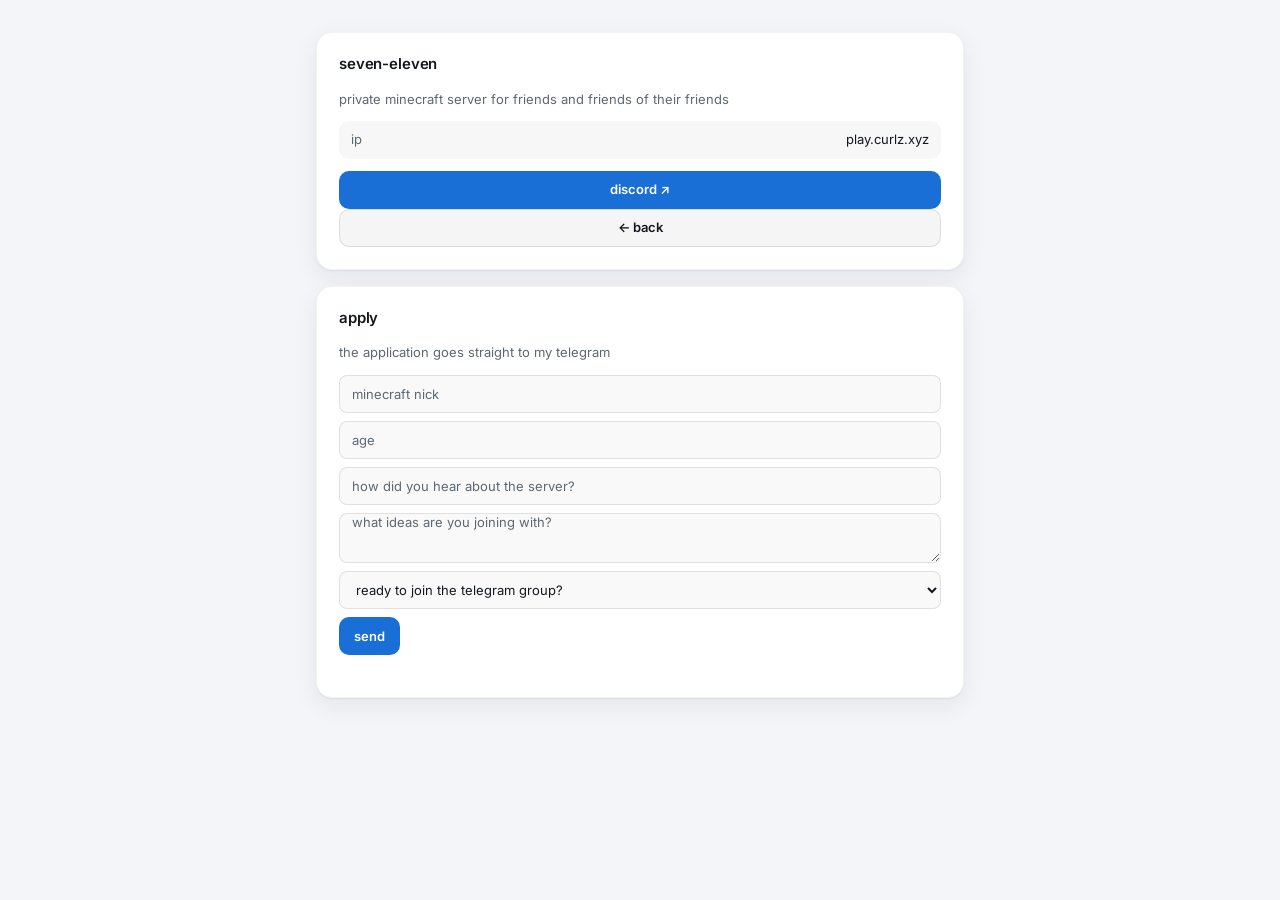
==== srv-info/index.html @ 3f70e294 "Add srv-info page with whitelist application sent to Telegram" ====
<!DOCTYPE html>
<html lang="ru">

<head>
    <meta charset="UTF-8">
    <meta name="viewport" content="width=device-width, initial-scale=1.0">
    <meta name="description" content="seven-eleven minecraft server">
    <title>seven-eleven</title>
    <link rel="icon" type="image/png" href="/favicon.png">
    <link rel="stylesheet" href="https://fonts.googleapis.com/css2?family=Inter:wght@400;500;600;700&display=swap">
    <link rel="stylesheet" href="/style.css">
</head>

<body>
    <main class="container">
        <div class="dash">
            <section class="win">
                <header class="win-head">
                    <h2 class="win-title">seven-eleven</h2>
                </header>
                <div class="win-body">
                    <p class="win-desc">private minecraft server for friends and friends of their friends</p>
                    <div class="info-grid">
                        <div class="info-item">
                            <span class="info-label">ip</span>
                            <span>play.curlz.xyz</span>
                        </div>
                    </div>
                    <a href="https://discord.gg/XJTZtrzbRh" class="btn btn--accent" target="_blank"
                        rel="noopener noreferrer">discord ↗</a>
                    <a href="/" class="btn">← back</a>
                </div>
            </section>

            <section class="win">
                <header class="win-head">
                    <h2 class="win-title">apply</h2>
                </header>
                <div class="win-body">
                    <p class="win-desc">the application goes straight to my telegram</p>
                    <form class="lb-form" id="ap-form">
                        <input class="wl-input" name="nick" placeholder="minecraft nick" maxlength="16"
                            pattern="[A-Za-z0-9_]{3,16}" autocomplete="off" required>
                        <input class="wl-input" name="age" type="number" placeholder="age" min="6" max="99" required>
                        <input class="wl-input" name="source" placeholder="how did you hear about the server?"
                            maxlength="300" required>
                        <textarea class="wl-input" name="ideas" placeholder="what ideas are you joining with?"
                            maxlength="500" rows="3" required></textarea>
                        <select class="wl-input" name="tg" required>
                            <option value="" disabled selected>ready to join the telegram group?</option>
                            <option value="yes">yes</option>
                            <option value="no">no</option>
                        </select>
                        <button class="btn btn--accent" id="ap-submit" type="submit">send</button>
                        <div id="ap-captcha"></div>
                    </form>
                    <p class="win-desc" id="ap-status" role="status"></p>
                </div>
            </section>
        </div>
    </main>

    <script src="https://challenges.cloudflare.com/turnstile/v0/api.js?render=explicit" async defer></script>
    <script>
        const API = "https://shoutbox.curlz.xyz/apply";
        const SITEKEY = "0x4AAAAAAFtGdMckXwpC0pjR"; // тот же публичный ключ, что в CONFIG.turnstileSiteKey
        const form = document.getElementById("ap-form");
        const status = document.getElementById("ap-status");
        const btn = document.getElementById("ap-submit");

        let theme = matchMedia("(prefers-color-scheme: light)").matches ? "light" : "dark";
        try { theme = localStorage.getItem("theme") || theme; } catch { /* приватный режим */ }
        document.documentElement.dataset.theme = theme;

        let widgetId = null;
        const timer = setInterval(() => {
            if (!window.turnstile) return;
            clearInterval(timer);
            widgetId = turnstile.render("#ap-captcha", { sitekey: SITEKEY, theme });
        }, 200);

        form.addEventListener("submit", async e => {
            e.preventDefault();
            const token = widgetId !== null ? turnstile.getResponse(widgetId) : "";
            if (!token) { status.textContent = "pass the captcha first"; return; }
            btn.disabled = true;
            status.textContent = "sending...";
            try {
                const res = await fetch(API, {
                    method: "POST",
                    headers: { "Content-Type": "application/json" },
                    body: JSON.stringify({ ...Object.fromEntries(new FormData(form)), token }),
                    signal: AbortSignal.timeout(10000)
                });
                if (!res.ok) throw new Error((await res.json().catch(() => ({}))).error || res.status);
                form.reset();
                status.textContent = "sent! i'll get back to you";
            } catch (err) {
                status.textContent = `failed: ${err.message}`;
            } finally {
                btn.disabled = false;
                turnstile.reset(widgetId);
            }
        });
    </script>
</body>

</html>
---- style.css ----
/* ==========================================================================
   1. ДИЗАЙН-СИСТЕМА: ТОКЕНЫ (почти чёрный фон, окна, системные шрифты)
   ========================================================================== */
:root {
    /* Фон и поверхности */
    --bg: #0e1014;
    --bg-2: #161a20;
    --bg-3: #161a20;

    /* Текст */
    --ink: #eceff4;
    --ink-2: #b4bcc8;
    --muted: #8a93a1;

    /* Акценты и статусы */
    --accent: #4d9fff;
    --good: #3ddc84;
    --warn: #f0b020;
    --bad: #f45b5b;

    /* Рамки карточек */
    --edge-0: rgba(255, 255, 255, 0.06);
    --edge-1: rgba(255, 255, 255, 0.1);
    --edge-2: rgba(255, 255, 255, 0.16);

    --radius: 16px;
    --shadow: 0 1px 2px rgba(0, 0, 0, 0.25), 0 8px 24px rgba(0, 0, 0, 0.18);

    --font: "Inter", ui-sans-serif, system-ui, -apple-system, "Segoe UI", Roboto, "Helvetica Neue", Arial, sans-serif;
    --mono: ui-monospace, SFMono-Regular, Menlo, Monaco, Consolas, "Liberation Mono", monospace;

    --transition-fast: 0.15s ease;
    --ov: 255 255 255; /* цвет полупрозрачных подложек: белый на тёмной теме */
}

/* ==========================================================================
   2. СБРОС И БАЗОВЫЕ СТИЛИ
   ========================================================================== */
* {
    box-sizing: border-box;
    margin: 0;
    padding: 0;
}

html,
body {
    min-height: 100%;
    background: var(--bg);
    color: var(--ink);
    font-family: var(--font);
    font-size: 15px;
    line-height: 1.5;
    overflow-x: hidden;
    -webkit-font-smoothing: antialiased;
    -moz-osx-font-smoothing: grayscale;
}

a {
    color: var(--accent);
    text-decoration: none;
}

button {
    font-family: inherit;
    border: none;
    background: transparent;
    cursor: pointer;
    color: inherit;
}

img {
    display: block;
    max-width: 100%;
}

*:focus-visible {
    outline: 2px solid color-mix(in oklab, var(--accent) 60%, transparent);
    outline-offset: 2px;
}

/* ==========================================================================
   3. СТРАНИЦА: ОДНА УЗКАЯ КОЛОНКА КАРТОЧЕК
   ========================================================================== */
.container {
    max-width: 680px;
    margin: 0 auto;
    padding: 32px 16px 72px;
}

.topbar {
    margin-bottom: 20px;
}

.topbar .links-list {
    justify-content: center;
}

.dash {
    display: flex;
    flex-direction: column;
    gap: 16px;
}

/* ==========================================================================
   4. КАРТОЧКА
   ========================================================================== */
.win {
    background: var(--bg-2);
    border: 1px solid var(--edge-0);
    border-radius: var(--radius);
    box-shadow: var(--shadow);
    padding: 20px 22px 22px;
    scroll-margin-top: 16px;
    animation: winIn 0.36s cubic-bezier(0.16, 1, 0.3, 1) both;
}

.dash > .win:nth-child(2) { animation-delay: 0.05s; }
.dash > .win:nth-child(3) { animation-delay: 0.1s; }
.dash > .win:nth-child(4) { animation-delay: 0.15s; }

@keyframes winIn {
    from {
        opacity: 0;
        transform: translateY(10px);
    }
    to {
        opacity: 1;
        transform: translateY(0);
    }
}

.win-head {
    margin-bottom: 14px;
}

.win-title {
    color: var(--ink);
    font-size: 15px;
    font-weight: 600;
    letter-spacing: -0.01em;
}

.win-desc {
    margin-bottom: 12px;
    color: var(--muted);
    font-size: 13px;
}

/* ==========================================================================
   5. ОБЩИЕ ЭЛЕМЕНТЫ: КНОПКИ, СТРОКИ «ПОДПИСЬ — ЗНАЧЕНИЕ», СОСТОЯНИЯ
   ========================================================================== */
.btn {
    display: inline-flex;
    align-items: center;
    justify-content: center;
    gap: 6px;
    width: 100%;
    min-height: 38px;
    padding: 0 14px;
    border: 1px solid var(--edge-1);
    border-radius: 10px;
    background: rgb(var(--ov) / 0.04);
    color: var(--ink);
    font-size: 13px;
    font-weight: 600;
    transition: background var(--transition-fast), border-color var(--transition-fast), transform var(--transition-fast);
}

.btn:hover:not(:disabled) {
    background: rgb(var(--ov) / 0.07);
    border-color: var(--edge-2);
}

.btn:active:not(:disabled) {
    transform: scale(0.98);
}

.btn:disabled {
    opacity: 0.5;
    cursor: default;
}

.btn--accent {
    border-color: transparent;
    background: var(--accent);
    color: #fff;
}

.btn--accent:hover:not(:disabled) {
    background: color-mix(in oklab, var(--accent) 85%, white);
    border-color: transparent;
}

.info-grid {
    display: flex;
    flex-direction: column;
    gap: 6px;
    margin-bottom: 12px;
}

#page-info {
    margin-bottom: 0;
}

.info-item {
    display: flex;
    align-items: baseline;
    justify-content: space-between;
    gap: 12px;
    padding: 9px 12px;
    border-radius: 10px;
    background: rgb(var(--ov) / 0.03);
    font-size: 13px;
}

.info-label {
    flex-shrink: 0;
    color: var(--muted);
}

.info-value {
    min-width: 0;
    overflow: hidden;
    color: var(--ink);
    font-family: var(--mono);
    font-size: 12px;
    text-align: right;
    text-overflow: ellipsis;
    white-space: nowrap;
}

a.info-value:hover {
    color: var(--accent);
}

.status-badge {
    font-family: var(--mono);
    font-size: 12px;
    font-weight: 600;
}

.status-online {
    color: var(--good);
}

.status-offline {
    color: var(--bad);
}

.status-checking {
    color: var(--warn);
    animation: pulse 1.5s infinite ease-in-out;
}

@keyframes pulse {
    0%,
    100% { opacity: 1; }
    50% { opacity: 0.5; }
}

.state-indicator {
    padding: 1.5rem 1rem;
    text-align: center;
    color: var(--muted);
    font-family: var(--mono);
    font-size: 12px;
}

.state-error {
    color: var(--bad);
}

/* ==========================================================================
   6. ОКНО [links]: КВАДРАТНЫЕ ИКОНКИ
   ========================================================================== */
.links-list {
    display: flex;
    flex-wrap: wrap;
    gap: 8px;
}

.link-tile {
    display: grid;
    place-items: center;
    width: 44px;
    height: 44px;
    border-radius: 14px;
    background: var(--bg-2);
    border: 1px solid var(--edge-0);
    box-shadow: var(--shadow);
    color: var(--ink-2);
    transition: transform var(--transition-fast), background var(--transition-fast), color var(--transition-fast);
}

.link-tile svg {
    width: 20px;
    height: 20px;
    fill: currentColor;
}

.link-tile img,
.link-custom-icon-img {
    width: 20px;
    height: 20px;
    object-fit: contain;
}

.link-custom-icon-text {
    font-size: 18px;
    line-height: 1;
}

.link-tile:hover {
    transform: translateY(-2px);
    color: var(--brand-color, var(--ink));
    background: color-mix(in oklab, var(--brand-color, #fff) 14%, transparent);
}

/* ==========================================================================
   7. ОКНО [proj]: КАРТОЧКИ ПРОЕКТОВ MODRINTH
   ========================================================================== */
.projects-container {
    display: grid;
    grid-template-columns: repeat(auto-fill, minmax(240px, 1fr));
    gap: 8px;
}

.projects-container .state-indicator {
    grid-column: 1 / -1;
}

.project-item {
    display: flex;
    gap: 12px;
    padding: 12px;
    border: 1px solid var(--edge-0);
    border-radius: var(--radius);
    background: linear-gradient(180deg, rgb(var(--ov) / 0.01), var(--bg-2));
    color: inherit;
    transition: border-color var(--transition-fast), box-shadow var(--transition-fast);
}

.project-item:hover {
    border-color: var(--edge-2);
    box-shadow: 0 4px 12px rgba(0, 0, 0, 0.3);
}

.project-icon {
    flex-shrink: 0;
    width: 44px;
    height: 44px;
    overflow: hidden;
    border-radius: 8px;
    background: rgb(var(--ov) / 0.04);
    display: grid;
    place-items: center;
}

.project-icon img {
    width: 100%;
    height: 100%;
    object-fit: cover;
}

.project-fallback-icon {
    color: var(--ink-2);
    font-weight: 700;
}

.project-body {
    display: flex;
    flex-direction: column;
    gap: 4px;
    min-width: 0;
}

.project-head {
    display: flex;
    align-items: baseline;
    justify-content: space-between;
    gap: 8px;
}

.project-name {
    overflow: hidden;
    color: var(--ink);
    font-size: 14px;
    font-weight: 700;
    text-overflow: ellipsis;
    white-space: nowrap;
}

.project-downloads {
    display: inline-flex;
    flex-shrink: 0;
    align-items: center;
    gap: 4px;
    color: var(--muted);
    font-family: var(--mono);
    font-size: 11px;
}

.project-downloads svg {
    width: 12px;
    height: 12px;
    fill: currentColor;
}

.project-summary {
    display: -webkit-box;
    overflow: hidden;
    color: var(--ink-2);
    font-size: 12px;
    line-height: 1.5;
    -webkit-line-clamp: 3;
    -webkit-box-orient: vertical;
}

/* ==========================================================================
   8. ОКНО [se's pack]: ССЫЛКИ И CHANGELOG В СТИЛЕ MODRINTH
   ========================================================================== */
.pack-content {
    display: flex;
    flex-direction: column;
    gap: 8px;
}

.pack-link {
    display: flex;
    align-items: center;
    justify-content: space-between;
    gap: 12px;
    padding: 10px 12px;
    border: 1px solid var(--edge-0);
    border-radius: var(--radius);
    background: rgb(var(--ov) / 0.02);
    color: inherit;
    transition: border-color var(--transition-fast), background var(--transition-fast);
}

.pack-link:hover {
    border-color: var(--edge-2);
    background: rgb(var(--ov) / 0.05);
}

.pack-link--modrinth {
    border-color: rgba(27, 217, 106, 0.25);
    background: rgba(27, 217, 106, 0.05);
}

.pack-link--modrinth:hover {
    border-color: #1bd96a;
    background: rgba(27, 217, 106, 0.09);
}

.pack-link-title,
.pack-link-sub {
    display: block;
}

.pack-link-title {
    color: var(--ink);
    font-size: 14px;
    font-weight: 600;
}

.pack-link-sub {
    color: var(--muted);
    font-size: 12px;
    overflow-wrap: anywhere;
}

.pack-link-action {
    flex-shrink: 0;
    color: var(--muted);
    font-size: 12px;
    font-weight: 600;
}

.pack-link--modrinth .pack-link-action {
    color: #1bd96a;
}

.changelog-toggle[aria-expanded="true"] {
    background: rgb(var(--ov) / 0.07);
    border-color: var(--edge-2);
}

.changelog-panel {
    display: flex;
    flex-direction: column;
    gap: 10px;
    max-height: 52vh;
    overflow-y: auto;
    padding-right: 4px;
}

.changelog-panel[hidden] {
    display: none;
}

.changelog-panel::-webkit-scrollbar {
    width: 5px;
}

.changelog-panel::-webkit-scrollbar-thumb {
    background: rgb(var(--ov) / 0.12);
    border-radius: 4px;
}

.changelog-version {
    flex-shrink: 0;
    overflow: hidden;
    border: 1px solid var(--edge-0);
    border-radius: var(--radius);
    background: var(--bg-2);
}

.changelog-version-header {
    display: flex;
    align-items: flex-start;
    justify-content: space-between;
    gap: 12px;
    padding: 12px 12px 8px;
}

.changelog-heading-group {
    min-width: 0;
}

.changelog-version-title {
    color: var(--ink);
    font-size: 14px;
    font-weight: 700;
    line-height: 1.3;
}

.changelog-version-number {
    display: block;
    margin-top: 2px;
    color: var(--muted);
    font-family: var(--mono);
    font-size: 11px;
}

.version-type {
    flex-shrink: 0;
    padding: 2px 8px;
    border-radius: 999px;
    font-size: 11px;
    font-weight: 600;
    text-transform: capitalize;
}

.version-type-release {
    color: #56e58f;
    background: rgba(27, 217, 106, 0.12);
}

.version-type-beta {
    color: #f5c451;
    background: rgba(245, 196, 81, 0.12);
}

.version-type-alpha {
    color: #ff7770;
    background: rgba(255, 59, 48, 0.12);
}

.changelog-meta {
    display: flex;
    flex-wrap: wrap;
    align-items: center;
    gap: 6px;
    padding: 0 12px 10px;
    color: var(--muted);
    font-size: 11px;
}

.changelog-tag {
    padding: 1px 6px;
    border: 1px solid var(--edge-1);
    border-radius: 4px;
    background: rgb(var(--ov) / 0.025);
    font-family: var(--mono);
}

.changelog-body {
    padding: 12px;
    border-top: 1px solid var(--edge-0);
    color: var(--ink-2);
    font-size: 13px;
    line-height: 1.6;
}

.changelog-body > * + * {
    margin-top: 10px;
}

.changelog-body h3,
.changelog-body h4,
.changelog-body h5,
.changelog-body h6 {
    color: var(--ink);
    font-size: 14px;
}

.changelog-body ul,
.changelog-body ol {
    padding-left: 20px;
}

.changelog-body li + li {
    margin-top: 4px;
}

.changelog-body a {
    color: #1bd96a;
    text-decoration: underline;
    text-underline-offset: 0.16em;
}

.changelog-body code {
    padding: 1px 5px;
    border: 1px solid var(--edge-1);
    border-radius: 4px;
    background: rgba(0, 0, 0, 0.3);
    color: var(--ink);
    font-family: var(--mono);
    font-size: 0.86em;
}

.changelog-body pre {
    overflow-x: auto;
    padding: 10px;
    border: 1px solid var(--edge-1);
    border-radius: 6px;
    background: rgba(0, 0, 0, 0.35);
    color: var(--ink);
    font-family: var(--mono);
    font-size: 12px;
    white-space: pre;
}

.changelog-body blockquote {
    padding-left: 12px;
    border-left: 3px solid rgba(27, 217, 106, 0.45);
    color: var(--muted);
}

.changelog-body hr {
    border: 0;
    border-top: 1px solid var(--edge-1);
}

.changelog-no-notes {
    color: var(--muted);
    font-style: italic;
}

.changelog-empty {
    padding: 20px 14px;
    border: 1px dashed var(--edge-1);
    border-radius: var(--radius);
    color: var(--muted);
    text-align: center;
    font-size: 13px;
}

.changelog-empty strong {
    display: block;
    margin-bottom: 6px;
    color: var(--ink);
    font-weight: 600;
}

/* ==========================================================================
   9. ОКНО [watchlist match] (LETTERBOXD)
   ========================================================================== */
.wl-form {
    display: grid;
    grid-template-columns: 1fr 1fr auto;
    gap: 8px;
    margin-bottom: 12px;
}

.wl-form .btn {
    width: auto;
}

.wl-input {
    width: 100%;
    min-height: 38px;
    padding: 0 12px;
    border: 1px solid var(--edge-1);
    border-radius: 8px;
    background: rgb(var(--ov) / 0.025);
    color: var(--ink);
    font-family: var(--font);
    font-size: 13px;
    outline: none;
    transition: border-color var(--transition-fast), background var(--transition-fast);
}

.wl-input::placeholder {
    color: var(--muted);
}

.wl-input:focus {
    border-color: var(--accent);
    background: rgb(var(--ov) / 0.05);
}

.wl-film {
    display: flex;
    gap: 16px;
    padding: 12px;
    border: 1px solid var(--edge-0);
    border-radius: var(--radius);
    background: linear-gradient(180deg, rgb(var(--ov) / 0.01), var(--bg-2));
    color: inherit;
    animation: winIn 0.36s cubic-bezier(0.16, 1, 0.3, 1) both;
    transition: border-color var(--transition-fast);
}

.wl-film:hover {
    border-color: var(--edge-2);
}

.wl-poster {
    flex-shrink: 0;
    width: 130px;
    aspect-ratio: 2 / 3;
    overflow: hidden;
    border-radius: 6px;
    background: rgb(var(--ov) / 0.04);
    box-shadow: inset 0 0 0 1px var(--edge-0);
}

.wl-poster img {
    width: 100%;
    height: 100%;
    object-fit: cover;
}

.wl-film-body {
    display: flex;
    flex-direction: column;
    gap: 8px;
    min-width: 0;
}

.wl-film-title {
    color: var(--ink);
    font-size: 18px;
    font-weight: 700;
    line-height: 1.25;
}

.wl-film-year {
    color: var(--muted);
    font-weight: 400;
}

.wl-film-meta {
    display: flex;
    flex-wrap: wrap;
    gap: 4px 14px;
    color: var(--muted);
    font-size: 12px;
}

.wl-film-rating {
    display: inline-flex;
    align-items: center;
    gap: 4px;
    color: var(--ink);
    font-family: var(--mono);
}

.wl-film-rating svg {
    width: 14px;
    height: 14px;
    fill: var(--good);
}

.wl-film-synopsis {
    color: var(--ink-2);
    font-size: 13px;
    line-height: 1.55;
}

.wl-footer {
    display: flex;
    flex-direction: column;
    align-items: center;
    gap: 8px;
    margin-top: 10px;
}

.wl-counter {
    color: var(--muted);
    font-family: var(--mono);
    font-size: 11px;
}

.btn.wl-pick:hover:not(:disabled) {
    color: var(--good);
    border-color: var(--good);
}

/* ==========================================================================
   10. ОКНО [recently watched]: ПОСТЕРЫ ИЗ ДНЕВНИКА LETTERBOXD
   ========================================================================== */
.recent-grid {
    display: grid;
    grid-template-columns: repeat(5, minmax(0, 1fr));
    gap: 12px;
}

.recent-grid .state-indicator {
    grid-column: 1 / -1;
}

.recent-film {
    display: flex;
    flex-direction: column;
    gap: 2px;
    min-width: 0;
    color: inherit;
}

.recent-poster {
    width: 100%;
    margin-bottom: 6px;
    transition: transform var(--transition-fast), box-shadow var(--transition-fast);
}

.recent-film:hover .recent-poster {
    transform: translateY(-2px);
    box-shadow: inset 0 0 0 1px var(--edge-2), 0 4px 12px rgba(0, 0, 0, 0.4);
}

.recent-title {
    overflow: hidden;
    color: var(--ink);
    font-size: 13px;
    font-weight: 600;
    text-overflow: ellipsis;
    white-space: nowrap;
}

.recent-meta {
    color: var(--good);
    font-size: 12px;
}

.recent-date {
    color: var(--muted);
    font-family: var(--mono);
    font-size: 11px;
}

/* ==========================================================================
   11. АДАПТИВНОСТЬ
   ========================================================================== */
@media (max-width: 600px) {
    .wl-form {
        grid-template-columns: 1fr;
    }

    .wl-form .btn {
        width: 100%;
    }

    .wl-film {
        flex-direction: column;
        align-items: center;
    }

    .wl-film .wl-poster {
        width: 150px;
    }

    .recent-grid {
        grid-template-columns: repeat(3, minmax(0, 1fr));
    }
}

@media (prefers-reduced-motion: reduce) {
    .win,
    .wl-film {
        animation: none;
    }
}

/* ==========================================================================
   SHOUTBOX
   ========================================================================== */
.sb-list {
    max-height: 240px;
    overflow-y: auto;
    margin-bottom: 12px;
    font-size: 13px;
}

.sb-item {
    margin: 0 0 6px;
    overflow-wrap: anywhere;
}

.sb-nick {
    color: var(--accent);
}

.sb-time {
    color: var(--muted);
    font-size: 11px;
}

.sb-form {
    display: grid;
    grid-template-columns: 110px 1fr auto;
    gap: 8px;
}

.sb-form .btn {
    width: auto;
}

.sb-form .cf-turnstile {
    grid-column: 1 / -1;
}

/* ==========================================================================
   MINECRAFT PLAYERS, LETTERBOX, ТЕМЫ, ПАСХАЛКА
   ========================================================================== */
.mc-players {
    display: flex;
    flex-wrap: wrap;
    gap: 4px;
}

.mc-players {
    margin-bottom: 12px;
}

.mc-player {
    display: inline-flex;
    align-items: center;
    gap: 8px;
    padding: 4px 12px 4px 4px;
    border-radius: 999px;
    background: rgb(var(--ov) / 0.05);
    font-size: 13px;
}

.mc-player img {
    border-radius: 50%;
    image-rendering: pixelated;
}

.mc-empty {
    color: var(--muted);
    font-size: 13px;
}

.lb-form {
    display: grid;
    gap: 8px;
}

.lb-form textarea {
    resize: vertical;
    font-family: inherit;
}

.lb-form .btn {
    width: auto;
    justify-self: start;
}

.theme-toggle {
    position: fixed;
    right: 12px;
    bottom: 12px;
    width: 32px;
    height: 32px;
    border-radius: 50%;
    border: 1px solid var(--edge-2);
    background: var(--bg-3);
    color: var(--ink);
    cursor: pointer;
    z-index: 50;
}

/* Светлая тема и цветные акценты переопределяют только токены */
:root[data-theme="light"] {
    --bg: #f3f5f8;
    --bg-2: #ffffff;
    --bg-3: #ffffff;
    --shadow: 0 1px 2px rgba(20, 30, 50, 0.06), 0 8px 24px rgba(20, 30, 50, 0.07);
    --ink: #14181d;
    --ink-2: #3a4450;
    --muted: #5d6874;
    --accent: #1a6fd6;
    --ov: 0 0 0;
    --edge-0: rgba(0, 0, 0, 0.05);
    --edge-1: rgba(0, 0, 0, 0.1);
    --edge-2: rgba(0, 0, 0, 0.18);
}


.whale-rain {
    position: fixed;
    top: -3rem;
    font-size: 2rem;
    pointer-events: none;
    z-index: 100;
    animation: whale-fall 3s linear forwards;
}

@keyframes whale-fall {
    to { transform: translateY(110vh) rotate(360deg); }
}

@media (prefers-reduced-motion: reduce) {
    .whale-rain { display: none; }
}
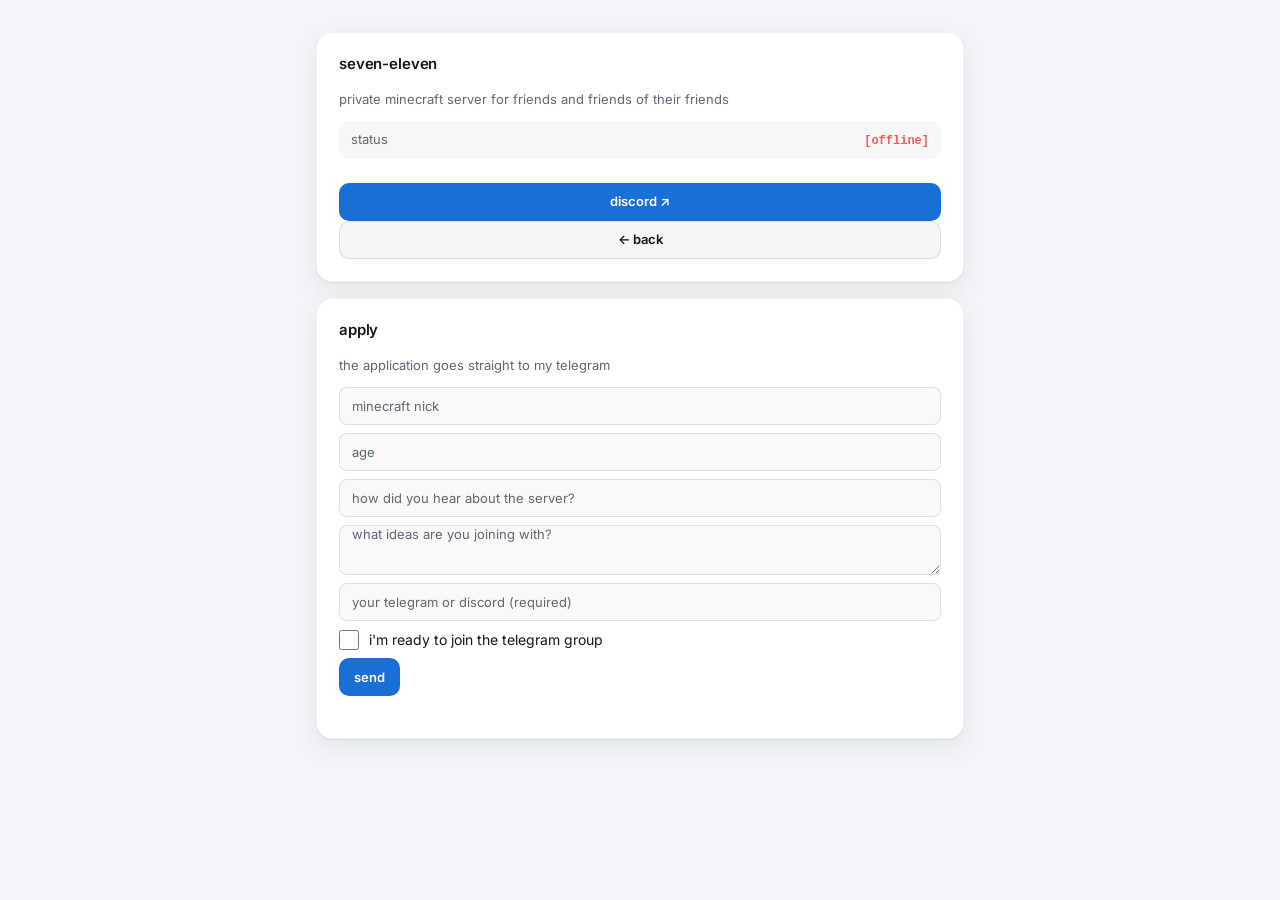
==== commit 7d3147db: "srv-info: live status, contact field, checkbox; main uses play.curlz.xyz" ====
--- a/srv-info/index.html
+++ b/srv-info/index.html
@@ -9,6 +9,10 @@
     <link rel="icon" type="image/png" href="/favicon.png">
     <link rel="stylesheet" href="https://fonts.googleapis.com/css2?family=Inter:wght@400;500;600;700&display=swap">
     <link rel="stylesheet" href="/style.css">
+    <style>
+        .ap-check { display: flex; align-items: center; gap: 10px; cursor: pointer; font-size: 14px; }
+        .ap-check input { width: 20px; height: 20px; margin: 0; accent-color: var(--accent); cursor: pointer; }
+    </style>
 </head>
 
 <body>
@@ -22,10 +26,11 @@
                     <p class="win-desc">private minecraft server for friends and friends of their friends</p>
                     <div class="info-grid">
                         <div class="info-item">
-                            <span class="info-label">ip</span>
-                            <span>play.curlz.xyz</span>
+                            <span class="info-label">status</span>
+                            <span id="mc-status" class="status-badge status-checking">[checking...]</span>
                         </div>
                     </div>
+                    <div class="mc-players" id="mc-players"></div>
                     <a href="https://discord.gg/XJTZtrzbRh" class="btn btn--accent" target="_blank"
                         rel="noopener noreferrer">discord ↗</a>
                     <a href="/" class="btn">← back</a>
@@ -46,11 +51,12 @@
                             maxlength="300" required>
                         <textarea class="wl-input" name="ideas" placeholder="what ideas are you joining with?"
                             maxlength="500" rows="3" required></textarea>
-                        <select class="wl-input" name="tg" required>
-                            <option value="" disabled selected>ready to join the telegram group?</option>
-                            <option value="yes">yes</option>
-                            <option value="no">no</option>
-                        </select>
+                        <input class="wl-input" name="contact" placeholder="your telegram or discord (required)"
+                            maxlength="100" autocomplete="off" required>
+                        <label class="ap-check">
+                            <input type="checkbox" name="tg">
+                            <span>i'm ready to join the telegram group</span>
+                        </label>
                         <button class="btn btn--accent" id="ap-submit" type="submit">send</button>
                         <div id="ap-captcha"></div>
                     </form>
@@ -89,7 +95,7 @@
                 const res = await fetch(API, {
                     method: "POST",
                     headers: { "Content-Type": "application/json" },
-                    body: JSON.stringify({ ...Object.fromEntries(new FormData(form)), token }),
+                    body: JSON.stringify({ ...Object.fromEntries(new FormData(form)), tg: form.tg.checked ? "yes" : "no", token }),
                     signal: AbortSignal.timeout(10000)
                 });
                 if (!res.ok) throw new Error((await res.json().catch(() => ({}))).error || res.status);
@@ -102,6 +108,50 @@
                 turnstile.reset(widgetId);
             }
         });
+
+        // Скопировано из app.js (fetchMinecraftStatus), адрес сервера — play.curlz.xyz
+        async function fetchMinecraftStatus() {
+            const serverIp = "play.curlz.xyz";
+            const statusBadge = document.getElementById("mc-status");
+            const setBadge = (text, cls) => { statusBadge.textContent = text; statusBadge.className = `status-badge status-${cls}`; };
+            try {
+                const get = kind => fetch(`https://api.mcstatus.io/v2/status/${kind}/${serverIp}`, { signal: AbortSignal.timeout(10000) });
+                let res = await get("java");
+                let data = res.ok ? await res.json() : null;
+                if (!data?.online) {
+                    const b = await get("bedrock").catch(() => null);
+                    if (b?.ok) { const bd = await b.json(); if (bd.online) data = bd; }
+                }
+                if (!data?.online) return setBadge("[offline]", "offline");
+
+                const onlineCount = data.players?.online ?? 0;
+                const maxCount = data.players?.max ?? 0;
+                setBadge(maxCount > 0 ? `[online] (${onlineCount}/${maxCount})` : "[online]", "online");
+
+                const chips = (data.players?.list || []).map(p => {
+                    const img = document.createElement("img");
+                    img.src = `https://mc-heads.net/avatar/${encodeURIComponent(p.uuid || p.name_clean)}/28`;
+                    img.alt = "";
+                    img.width = img.height = 28;
+                    img.loading = "lazy";
+                    const chip = document.createElement("span");
+                    chip.className = "mc-player";
+                    chip.append(img, p.name_clean);
+                    return chip;
+                });
+                if (!chips.length) {
+                    const empty = document.createElement("span");
+                    empty.className = "mc-empty";
+                    empty.textContent = onlineCount > 0 ? "player names are hidden by the server" : "nobody online right now";
+                    chips.push(empty);
+                }
+                document.getElementById("mc-players").replaceChildren(...chips);
+            } catch (err) {
+                console.error("mcstatus.io API error:", err);
+                setBadge("[offline]", "offline");
+            }
+        }
+        fetchMinecraftStatus();
     </script>
 </body>
 
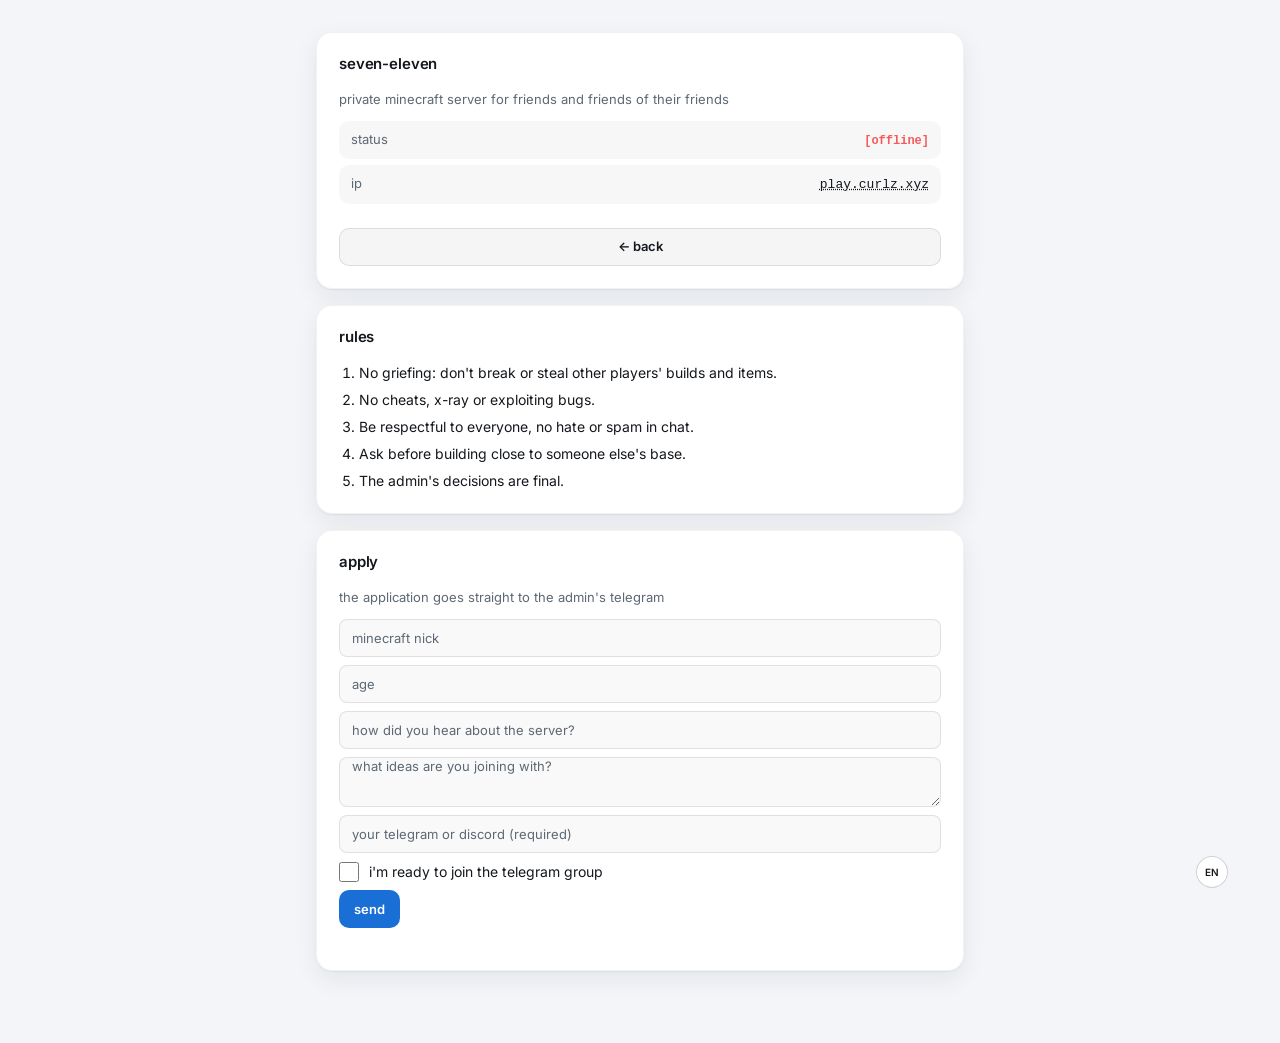
==== commit 6050b428: "Applications in D1 with accept/reject, rate limit, mc history chart, lang toggle, IP copy, rules, di" ====
--- a/srv-info/index.html
+++ b/srv-info/index.html
@@ -1,5 +1,5 @@
 <!DOCTYPE html>
-<html lang="ru">
+<html lang="en">
 
 <head>
     <meta charset="UTF-8">
@@ -11,6 +11,8 @@
     <link rel="stylesheet" href="/style.css">
     <style>
         .ap-check { display: flex; align-items: center; gap: 10px; cursor: pointer; font-size: 14px; }
+        [hidden] { display: none !important; }
+        .srv-rules { margin: 0; padding-left: 20px; display: grid; gap: 6px; font-size: 14px; }
         .ap-check input { width: 20px; height: 20px; margin: 0; accent-color: var(--accent); cursor: pointer; }
     </style>
 </head>
@@ -23,41 +25,72 @@
                     <h2 class="win-title">seven-eleven</h2>
                 </header>
                 <div class="win-body">
-                    <p class="win-desc">private minecraft server for friends and friends of their friends</p>
+                    <p class="win-desc" data-i18n="desc">private minecraft server for friends and friends of their friends</p>
                     <div class="info-grid">
                         <div class="info-item">
-                            <span class="info-label">status</span>
+                            <span class="info-label" data-i18n="status">status</span>
                             <span id="mc-status" class="status-badge status-checking">[checking...]</span>
+                        </div>
+                        <div class="info-item">
+                            <span class="info-label">ip</span>
+                            <button class="ip-copy" id="ip-copy" type="button">play.curlz.xyz</button>
                         </div>
                     </div>
                     <div class="mc-players" id="mc-players"></div>
+                    <a href="/" class="btn" data-i18n="back">← back</a>
+                </div>
+            </section>
+
+            <section class="win" id="discord-card" hidden>
+                <header class="win-head">
+                    <h2 class="win-title">discord</h2>
+                </header>
+                <div class="win-body">
+                    <div class="info-grid">
+                        <div class="info-item">
+                            <span class="info-label" data-i18n="dcOnline">online</span>
+                            <span class="info-value" id="dc-online"></span>
+                        </div>
+                        <div class="info-item">
+                            <span class="info-label" data-i18n="dcMembers">members</span>
+                            <span class="info-value" id="dc-members"></span>
+                        </div>
+                    </div>
                     <a href="https://discord.gg/XJTZtrzbRh" class="btn btn--accent" target="_blank"
-                        rel="noopener noreferrer">discord ↗</a>
-                    <a href="/" class="btn">← back</a>
+                        rel="noopener noreferrer" data-i18n="dcJoin">join discord ↗</a>
                 </div>
             </section>
 
             <section class="win">
                 <header class="win-head">
-                    <h2 class="win-title">apply</h2>
-                </header>
-                <div class="win-body">
-                    <p class="win-desc">the application goes straight to my telegram</p>
+                    <h2 class="win-title" data-i18n="rulesTitle">rules</h2>
+                </header>
+                <div class="win-body">
+                    <ol class="srv-rules" id="srv-rules"></ol>
+                </div>
+            </section>
+
+            <section class="win">
+                <header class="win-head">
+                    <h2 class="win-title" data-i18n="apply">apply</h2>
+                </header>
+                <div class="win-body">
+                    <p class="win-desc" data-i18n="applyDesc">the application goes straight to the admin's telegram</p>
                     <form class="lb-form" id="ap-form">
-                        <input class="wl-input" name="nick" placeholder="minecraft nick" maxlength="16"
+                        <input class="wl-input" name="nick" data-i18n-ph="nick" placeholder="minecraft nick" maxlength="16"
                             pattern="[A-Za-z0-9_]{3,16}" autocomplete="off" required>
-                        <input class="wl-input" name="age" type="number" placeholder="age" min="6" max="99" required>
-                        <input class="wl-input" name="source" placeholder="how did you hear about the server?"
+                        <input class="wl-input" name="age" type="number" data-i18n-ph="age" placeholder="age" min="6" max="99" required>
+                        <input class="wl-input" name="source" data-i18n-ph="source" placeholder="how did you hear about the server?"
                             maxlength="300" required>
-                        <textarea class="wl-input" name="ideas" placeholder="what ideas are you joining with?"
+                        <textarea class="wl-input" name="ideas" data-i18n-ph="ideas" placeholder="what ideas are you joining with?"
                             maxlength="500" rows="3" required></textarea>
-                        <input class="wl-input" name="contact" placeholder="your telegram or discord (required)"
+                        <input class="wl-input" name="contact" data-i18n-ph="contact" placeholder="your telegram or discord (required)"
                             maxlength="100" autocomplete="off" required>
                         <label class="ap-check">
                             <input type="checkbox" name="tg">
-                            <span>i'm ready to join the telegram group</span>
+                            <span data-i18n="tg">i'm ready to join the telegram group</span>
                         </label>
-                        <button class="btn btn--accent" id="ap-submit" type="submit">send</button>
+                        <button class="btn btn--accent" id="ap-submit" type="submit" data-i18n="send">send</button>
                         <div id="ap-captcha"></div>
                     </form>
                     <p class="win-desc" id="ap-status" role="status"></p>
@@ -68,6 +101,76 @@
 
     <script src="https://challenges.cloudflare.com/turnstile/v0/api.js?render=explicit" async defer></script>
     <script>
+        const T = {
+            en: { back: "← back", desc: "private minecraft server for friends and friends of their friends", status: "status",
+                apply: "apply", applyDesc: "the application goes straight to the admin's telegram", nick: "minecraft nick", age: "age",
+                source: "how did you hear about the server?", ideas: "what ideas are you joining with?",
+                contact: "your telegram or discord (required)", tg: "i'm ready to join the telegram group", send: "send",
+                captcha: "pass the captcha first", sending: "sending...", sent: "sent! i'll get back to you",failed: "failed",
+                none: "nobody online right now", hidden: "player names are hidden by the server",
+                copied: "copied ✓", dcOnline: "online", dcMembers: "members", dcJoin: "join discord ↗", rulesTitle: "rules", duplicate: "an application with this nick already exists", many: "too many applications from your network, try tomorrow",
+                rules: ["No griefing: don't break or steal other players' builds and items.", "No cheats, x-ray or exploiting bugs.", "Be respectful to everyone, no hate or spam in chat.", "Ask before building close to someone else's base.", "The admin's decisions are final."] },
+            ru: { back: "← назад", desc: "приватный майнкрафт-сервер для друзей и друзей их друзей", status: "статус",
+                apply: "заявка", applyDesc: "заявка уходит прямо в телеграм админу", nick: "ник в майнкрафте", age: "возраст",
+                source: "откуда узнал о сервере?", ideas: "с какими идеями зайдёшь на сервер?",
+                contact: "твой телеграм или дискорд (обязательно)", tg: "готов присоединиться к группе в телеграм", send: "отправить",
+                captcha: "сначала пройди капчу", sending: "отправляю...", sent: "отправлено! я отвечу", failed: "ошибка",
+                none: "сейчас никого нет онлайн", hidden: "сервер скрывает ники игроков",
+                copied: "скопировано ✓", dcOnline: "онлайн", dcMembers: "участников", dcJoin: "зайти в discord ↗", rulesTitle: "правила", duplicate: "заявка с таким ником уже есть", many: "слишком много заявок с вашей сети, попробуй завтра",
+                rules: ["Без гриферства: не ломай и не своруй чужие постройки и вещи.", "Без читов, x-ray и использования багов.", "Уважай всех, без оскорблений и спама в чате.", "Спрашивай, прежде чем строить рядом с чужой базой.", "Решения админа окончательные."] },
+            it: { back: "← indietro", desc: "server minecraft privato per amici e amici dei loro amici", status: "stato",
+                apply: "candidatura", applyDesc: "la candidatura arriva direttamente sul telegram dell'admin", nick: "nick di minecraft", age: "età",
+                source: "come hai conosciuto il server?", ideas: "con quali idee entrerai nel server?",
+                contact: "il tuo telegram o discord (obbligatorio)", tg: "sono pronto a unirmi al gruppo telegram", send: "invia",
+                captcha: "prima risolvi il captcha", sending: "invio...", sent: "inviato! ti risponderò", failed: "errore",
+                none: "nessuno online al momento", hidden: "il server nasconde i nomi dei giocatori",
+                copied: "copiato ✓", dcOnline: "online", dcMembers: "membri", dcJoin: "entra su discord ↗", rulesTitle: "regole", duplicate: "esiste già una candidatura con questo nick", many: "troppe candidature dalla tua rete, riprova domani",
+                rules: ["Niente grief: non distruggere né rubare le costruzioni e gli oggetti altrui.", "Niente cheat, x-ray o sfruttamento di bug.", "Rispetta tutti, niente insulti o spam in chat.", "Chiedi prima di costruire vicino alla base di qualcun altro.", "Le decisioni dell'admin sono definitive."] },
+            fr: { back: "← retour", desc: "serveur minecraft privé pour les amis et les amis de leurs amis", status: "statut",
+                apply: "candidature", applyDesc: "la candidature arrive directement sur le telegram de l'admin", nick: "pseudo minecraft", age: "âge",
+                source: "comment as-tu connu le serveur ?", ideas: "avec quelles idées rejoins-tu le serveur ?",
+                contact: "ton telegram ou discord (obligatoire)", tg: "je suis prêt à rejoindre le groupe telegram", send: "envoyer",
+                captcha: "résous d'abord le captcha", sending: "envoi...", sent: "envoyé ! je te réponds", failed: "échec",
+                none: "personne en ligne pour le moment", hidden: "le serveur masque les pseudos des joueurs",
+                copied: "copié ✓", dcOnline: "en ligne", dcMembers: "membres", dcJoin: "rejoindre discord ↗", rulesTitle: "règles", duplicate: "une candidature avec ce pseudo existe déjà", many: "trop de candidatures depuis ton réseau, réessaie demain",
+                rules: ["Pas de grief : ne casse ni ne vole les constructions et objets des autres.", "Pas de triche, x-ray ni exploitation de bugs.", "Respecte tout le monde, pas d'insultes ni de spam dans le chat.", "Demande avant de construire près de la base de quelqu'un.", "Les décisions de l'admin sont définitives."] }
+        };
+        let saved = null;
+        try { saved = localStorage.getItem("lang"); } catch { /* приватный режим */ }
+        const lang = T[saved] ? saved : [...navigator.languages || [navigator.language]].map(l => String(l).slice(0, 2).toLowerCase()).find(l => T[l]) || "en";
+        const t = T[lang];
+        document.documentElement.lang = lang;
+        document.querySelectorAll("[data-i18n]").forEach(el => { el.textContent = t[el.dataset.i18n]; });
+        document.querySelectorAll("[data-i18n-ph]").forEach(el => { el.placeholder = t[el.dataset.i18nPh]; });
+        document.getElementById("srv-rules").append(...t.rules.map(text => Object.assign(document.createElement("li"), { textContent: text })));
+
+        // Тот же ключ "lang", что и на главной: ru → en → it → fr
+        const langBtn = Object.assign(document.createElement("button"), { className: "theme-toggle lang-toggle", type: "button", textContent: lang.toUpperCase() });
+        langBtn.setAttribute("aria-label", "Language");
+        langBtn.addEventListener("click", () => {
+            const langs = Object.keys(T);
+            try { localStorage.setItem("lang", langs[(langs.indexOf(lang) + 1) % langs.length]); } catch { /* ок */ }
+            location.reload();
+        });
+        document.body.append(langBtn);
+
+        const ipBtn = document.getElementById("ip-copy");
+        ipBtn.addEventListener("click", async () => {
+            try { await navigator.clipboard.writeText("play.curlz.xyz"); } catch { return; }
+            ipBtn.textContent = t.copied;
+            setTimeout(() => { ipBtn.textContent = "play.curlz.xyz"; }, 1500);
+        });
+
+        // Публичный API приглашения: счётчики участников без включения виджета на сервере
+        fetch("https://discord.com/api/v10/invites/XJTZtrzbRh?with_counts=true", { signal: AbortSignal.timeout(10000) })
+            .then(res => res.ok ? res.json() : Promise.reject(res.status))
+            .then(d => {
+                document.getElementById("dc-online").textContent = d.approximate_presence_count;
+                document.getElementById("dc-members").textContent = d.approximate_member_count;
+                document.getElementById("discord-card").hidden = false;
+            })
+            .catch(err => console.error("discord invite error:", err));
+
         const API = "https://shoutbox.curlz.xyz/apply";
         const SITEKEY = "0x4AAAAAAFtGdMckXwpC0pjR"; // тот же публичный ключ, что в CONFIG.turnstileSiteKey
         const form = document.getElementById("ap-form");
@@ -88,9 +191,9 @@
         form.addEventListener("submit", async e => {
             e.preventDefault();
             const token = widgetId !== null ? turnstile.getResponse(widgetId) : "";
-            if (!token) { status.textContent = "pass the captcha first"; return; }
+            if (!token) { status.textContent = t.captcha; return; }
             btn.disabled = true;
-            status.textContent = "sending...";
+            status.textContent = t.sending;
             try {
                 const res = await fetch(API, {
                     method: "POST",
@@ -100,9 +203,9 @@
                 });
                 if (!res.ok) throw new Error((await res.json().catch(() => ({}))).error || res.status);
                 form.reset();
-                status.textContent = "sent! i'll get back to you";
+                status.textContent = t.sent;
             } catch (err) {
-                status.textContent = `failed: ${err.message}`;
+                status.textContent = err.message === "duplicate" ? t.duplicate : err.message === "too many" ? t.many : `${t.failed}: ${err.message}`;
             } finally {
                 btn.disabled = false;
                 turnstile.reset(widgetId);
@@ -142,7 +245,7 @@
                 if (!chips.length) {
                     const empty = document.createElement("span");
                     empty.className = "mc-empty";
-                    empty.textContent = onlineCount > 0 ? "player names are hidden by the server" : "nobody online right now";
+                    empty.textContent = onlineCount > 0 ? t.hidden : t.none;
                     chips.push(empty);
                 }
                 document.getElementById("mc-players").replaceChildren(...chips);
--- a/style.css
+++ b/style.css
@@ -1027,3 +1027,42 @@
 @media (prefers-reduced-motion: reduce) {
     .whale-rain { display: none; }
 }
+
+/* Копирование IP, график онлайна, кнопка языка */
+.ip-copy {
+    font: inherit;
+    font-family: var(--mono);
+    color: var(--ink);
+    background: none;
+    border: 0;
+    padding: 0;
+    cursor: pointer;
+    text-decoration: underline dotted;
+}
+
+.mc-history {
+    margin-bottom: 12px;
+}
+
+.mc-history svg {
+    display: block;
+    width: 100%;
+    height: 40px;
+}
+
+.mc-spark-line {
+    fill: none;
+    stroke: var(--good);
+    stroke-width: 1.5;
+    vector-effect: non-scaling-stroke;
+}
+
+.mc-spark-off {
+    fill: var(--bad);
+}
+
+.lang-toggle {
+    right: 52px;
+    font-size: 10px;
+    font-weight: 600;
+}
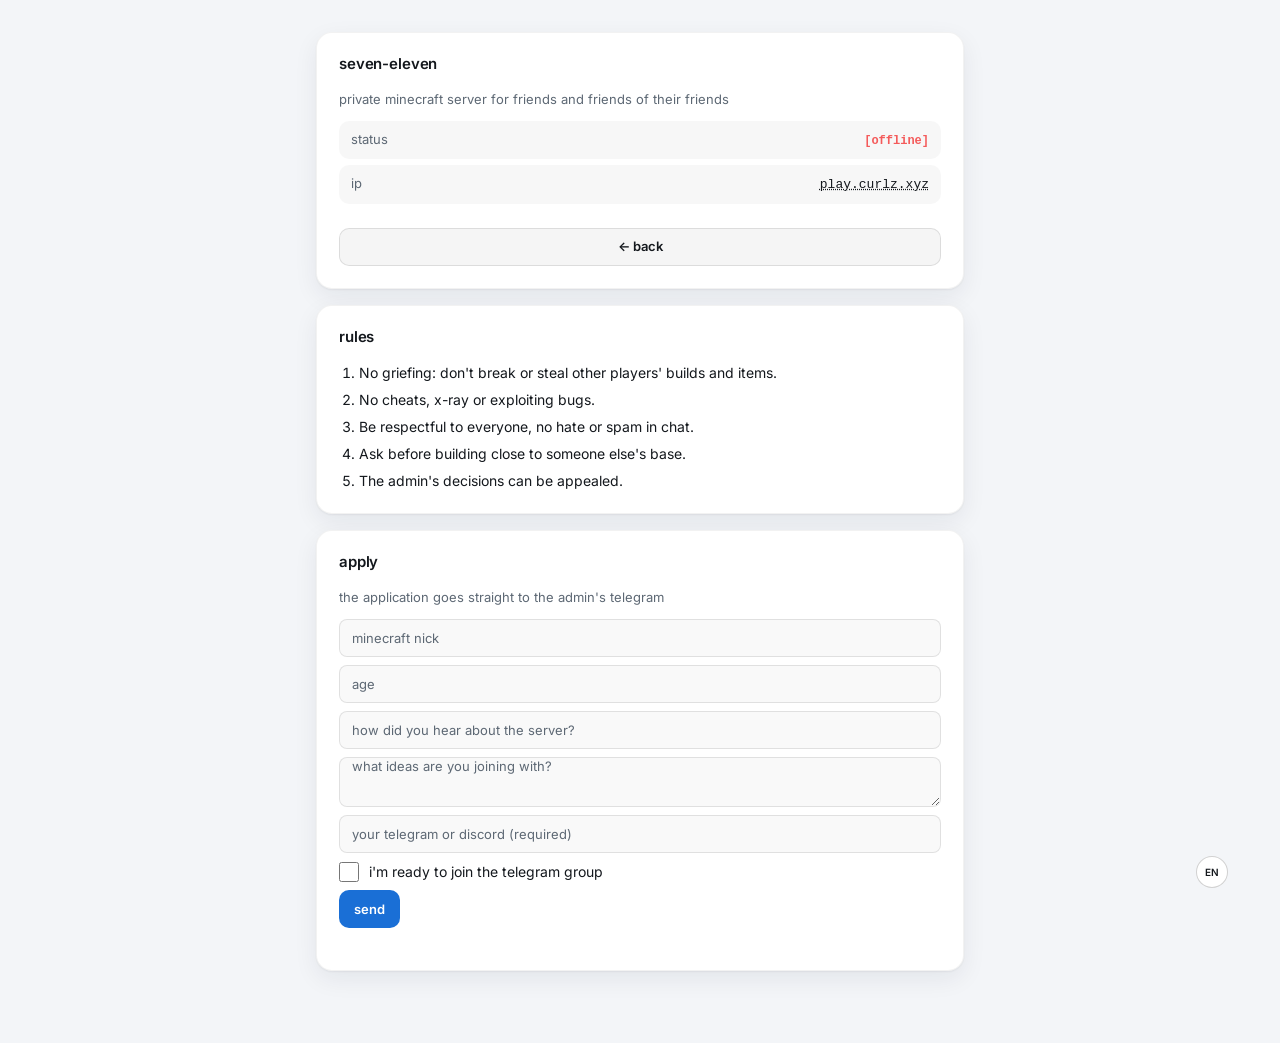
==== commit 07bde892: "Rules: admin decisions can be appealed" ====
--- a/srv-info/index.html
+++ b/srv-info/index.html
@@ -109,7 +109,7 @@
                 captcha: "pass the captcha first", sending: "sending...", sent: "sent! i'll get back to you",failed: "failed",
                 none: "nobody online right now", hidden: "player names are hidden by the server",
                 copied: "copied ✓", dcOnline: "online", dcMembers: "members", dcJoin: "join discord ↗", rulesTitle: "rules", duplicate: "an application with this nick already exists", many: "too many applications from your network, try tomorrow",
-                rules: ["No griefing: don't break or steal other players' builds and items.", "No cheats, x-ray or exploiting bugs.", "Be respectful to everyone, no hate or spam in chat.", "Ask before building close to someone else's base.", "The admin's decisions are final."] },
+                rules: ["No griefing: don't break or steal other players' builds and items.", "No cheats, x-ray or exploiting bugs.", "Be respectful to everyone, no hate or spam in chat.", "Ask before building close to someone else's base.", "The admin's decisions can be appealed."] },
             ru: { back: "← назад", desc: "приватный майнкрафт-сервер для друзей и друзей их друзей", status: "статус",
                 apply: "заявка", applyDesc: "заявка уходит прямо в телеграм админу", nick: "ник в майнкрафте", age: "возраст",
                 source: "откуда узнал о сервере?", ideas: "с какими идеями зайдёшь на сервер?",
@@ -117,7 +117,7 @@
                 captcha: "сначала пройди капчу", sending: "отправляю...", sent: "отправлено! я отвечу", failed: "ошибка",
                 none: "сейчас никого нет онлайн", hidden: "сервер скрывает ники игроков",
                 copied: "скопировано ✓", dcOnline: "онлайн", dcMembers: "участников", dcJoin: "зайти в discord ↗", rulesTitle: "правила", duplicate: "заявка с таким ником уже есть", many: "слишком много заявок с вашей сети, попробуй завтра",
-                rules: ["Без гриферства: не ломай и не своруй чужие постройки и вещи.", "Без читов, x-ray и использования багов.", "Уважай всех, без оскорблений и спама в чате.", "Спрашивай, прежде чем строить рядом с чужой базой.", "Решения админа окончательные."] },
+                rules: ["Без гриферства: не ломай и не своруй чужие постройки и вещи.", "Без читов, x-ray и использования багов.", "Уважай всех, без оскорблений и спама в чате.", "Спрашивай, прежде чем строить рядом с чужой базой.", "Решения админа можно обжаловать."] },
             it: { back: "← indietro", desc: "server minecraft privato per amici e amici dei loro amici", status: "stato",
                 apply: "candidatura", applyDesc: "la candidatura arriva direttamente sul telegram dell'admin", nick: "nick di minecraft", age: "età",
                 source: "come hai conosciuto il server?", ideas: "con quali idee entrerai nel server?",
@@ -125,7 +125,7 @@
                 captcha: "prima risolvi il captcha", sending: "invio...", sent: "inviato! ti risponderò", failed: "errore",
                 none: "nessuno online al momento", hidden: "il server nasconde i nomi dei giocatori",
                 copied: "copiato ✓", dcOnline: "online", dcMembers: "membri", dcJoin: "entra su discord ↗", rulesTitle: "regole", duplicate: "esiste già una candidatura con questo nick", many: "troppe candidature dalla tua rete, riprova domani",
-                rules: ["Niente grief: non distruggere né rubare le costruzioni e gli oggetti altrui.", "Niente cheat, x-ray o sfruttamento di bug.", "Rispetta tutti, niente insulti o spam in chat.", "Chiedi prima di costruire vicino alla base di qualcun altro.", "Le decisioni dell'admin sono definitive."] },
+                rules: ["Niente grief: non distruggere né rubare le costruzioni e gli oggetti altrui.", "Niente cheat, x-ray o sfruttamento di bug.", "Rispetta tutti, niente insulti o spam in chat.", "Chiedi prima di costruire vicino alla base di qualcun altro.", "Le decisioni dell'admin si possono contestare."] },
             fr: { back: "← retour", desc: "serveur minecraft privé pour les amis et les amis de leurs amis", status: "statut",
                 apply: "candidature", applyDesc: "la candidature arrive directement sur le telegram de l'admin", nick: "pseudo minecraft", age: "âge",
                 source: "comment as-tu connu le serveur ?", ideas: "avec quelles idées rejoins-tu le serveur ?",
@@ -133,7 +133,7 @@
                 captcha: "résous d'abord le captcha", sending: "envoi...", sent: "envoyé ! je te réponds", failed: "échec",
                 none: "personne en ligne pour le moment", hidden: "le serveur masque les pseudos des joueurs",
                 copied: "copié ✓", dcOnline: "en ligne", dcMembers: "membres", dcJoin: "rejoindre discord ↗", rulesTitle: "règles", duplicate: "une candidature avec ce pseudo existe déjà", many: "trop de candidatures depuis ton réseau, réessaie demain",
-                rules: ["Pas de grief : ne casse ni ne vole les constructions et objets des autres.", "Pas de triche, x-ray ni exploitation de bugs.", "Respecte tout le monde, pas d'insultes ni de spam dans le chat.", "Demande avant de construire près de la base de quelqu'un.", "Les décisions de l'admin sont définitives."] }
+                rules: ["Pas de grief : ne casse ni ne vole les constructions et objets des autres.", "Pas de triche, x-ray ni exploitation de bugs.", "Respecte tout le monde, pas d'insultes ni de spam dans le chat.", "Demande avant de construire près de la base de quelqu'un.", "Les décisions de l'admin peuvent être contestées."] }
         };
         let saved = null;
         try { saved = localStorage.getItem("lang"); } catch { /* приватный режим */ }
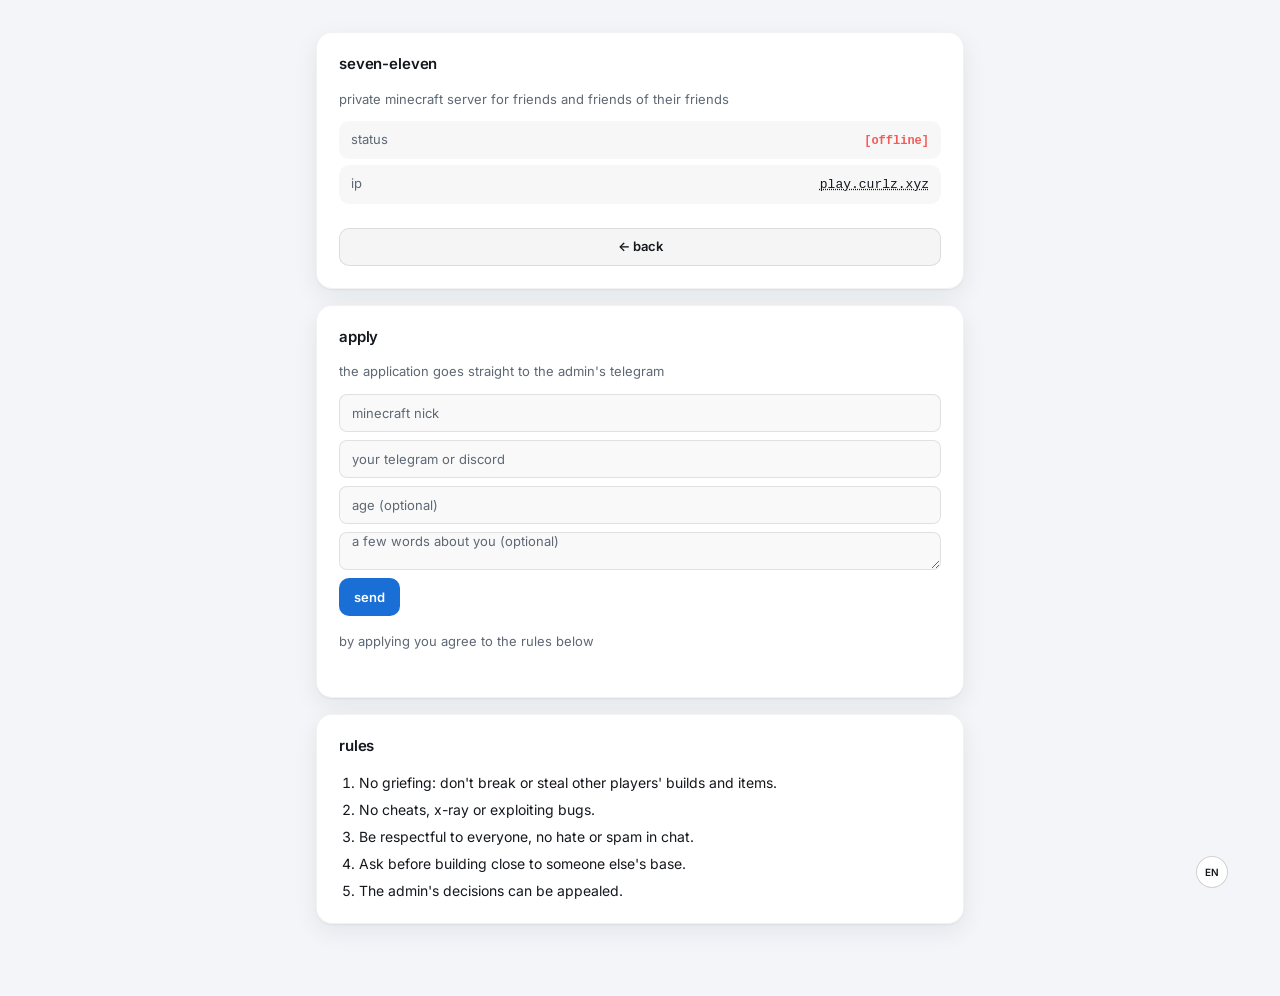
==== commit 0c811489: "srv-info: quick apply — only nick + contact required, invisible captcha, form moved up" ====
--- a/srv-info/index.html
+++ b/srv-info/index.html
@@ -10,10 +10,8 @@
     <link rel="stylesheet" href="https://fonts.googleapis.com/css2?family=Inter:wght@400;500;600;700&display=swap">
     <link rel="stylesheet" href="/style.css">
     <style>
-        .ap-check { display: flex; align-items: center; gap: 10px; cursor: pointer; font-size: 14px; }
         [hidden] { display: none !important; }
         .srv-rules { margin: 0; padding-left: 20px; display: grid; gap: 6px; font-size: 14px; }
-        .ap-check input { width: 20px; height: 20px; margin: 0; accent-color: var(--accent); cursor: pointer; }
     </style>
 </head>
 
@@ -41,35 +39,6 @@
                 </div>
             </section>
 
-            <section class="win" id="discord-card" hidden>
-                <header class="win-head">
-                    <h2 class="win-title">discord</h2>
-                </header>
-                <div class="win-body">
-                    <div class="info-grid">
-                        <div class="info-item">
-                            <span class="info-label" data-i18n="dcOnline">online</span>
-                            <span class="info-value" id="dc-online"></span>
-                        </div>
-                        <div class="info-item">
-                            <span class="info-label" data-i18n="dcMembers">members</span>
-                            <span class="info-value" id="dc-members"></span>
-                        </div>
-                    </div>
-                    <a href="https://discord.gg/XJTZtrzbRh" class="btn btn--accent" target="_blank"
-                        rel="noopener noreferrer" data-i18n="dcJoin">join discord ↗</a>
-                </div>
-            </section>
-
-            <section class="win">
-                <header class="win-head">
-                    <h2 class="win-title" data-i18n="rulesTitle">rules</h2>
-                </header>
-                <div class="win-body">
-                    <ol class="srv-rules" id="srv-rules"></ol>
-                </div>
-            </section>
-
             <section class="win">
                 <header class="win-head">
                     <h2 class="win-title" data-i18n="apply">apply</h2>
@@ -79,23 +48,48 @@
                     <form class="lb-form" id="ap-form">
                         <input class="wl-input" name="nick" data-i18n-ph="nick" placeholder="minecraft nick" maxlength="16"
                             pattern="[A-Za-z0-9_]{3,16}" autocomplete="off" required>
-                        <input class="wl-input" name="age" type="number" data-i18n-ph="age" placeholder="age" min="6" max="99" required>
-                        <input class="wl-input" name="source" data-i18n-ph="source" placeholder="how did you hear about the server?"
-                            maxlength="300" required>
-                        <textarea class="wl-input" name="ideas" data-i18n-ph="ideas" placeholder="what ideas are you joining with?"
-                            maxlength="500" rows="3" required></textarea>
-                        <input class="wl-input" name="contact" data-i18n-ph="contact" placeholder="your telegram or discord (required)"
+                        <input class="wl-input" name="contact" data-i18n-ph="contact" placeholder="your telegram or discord"
                             maxlength="100" autocomplete="off" required>
-                        <label class="ap-check">
-                            <input type="checkbox" name="tg">
-                            <span data-i18n="tg">i'm ready to join the telegram group</span>
-                        </label>
+                        <input class="wl-input" name="age" type="number" data-i18n-ph="age" placeholder="age (optional)" min="6" max="99">
+                        <textarea class="wl-input" name="ideas" data-i18n-ph="ideas" placeholder="a few words about you (optional)"
+                            maxlength="500" rows="2"></textarea>
                         <button class="btn btn--accent" id="ap-submit" type="submit" data-i18n="send">send</button>
                         <div id="ap-captcha"></div>
+                        <p class="win-desc" data-i18n="agree">by applying you agree to the rules below</p>
                     </form>
                     <p class="win-desc" id="ap-status" role="status"></p>
                 </div>
             </section>
+
+            <section class="win" id="discord-card" hidden>
+                <header class="win-head">
+                    <h2 class="win-title">discord</h2>
+                </header>
+                <div class="win-body">
+                    <div class="info-grid">
+                        <div class="info-item">
+                            <span class="info-label" data-i18n="dcOnline">online</span>
+                            <span class="info-value" id="dc-online"></span>
+                        </div>
+                        <div class="info-item">
+                            <span class="info-label" data-i18n="dcMembers">members</span>
+                            <span class="info-value" id="dc-members"></span>
+                        </div>
+                    </div>
+                    <a href="https://discord.gg/XJTZtrzbRh" class="btn btn--accent" target="_blank"
+                        rel="noopener noreferrer" data-i18n="dcJoin">join discord ↗</a>
+                </div>
+            </section>
+
+            <section class="win">
+                <header class="win-head">
+                    <h2 class="win-title" data-i18n="rulesTitle">rules</h2>
+                </header>
+                <div class="win-body">
+                    <ol class="srv-rules" id="srv-rules"></ol>
+                </div>
+            </section>
+
         </div>
     </main>
 
@@ -103,34 +97,34 @@
     <script>
         const T = {
             en: { back: "← back", desc: "private minecraft server for friends and friends of their friends", status: "status",
-                apply: "apply", applyDesc: "the application goes straight to the admin's telegram", nick: "minecraft nick", age: "age",
-                source: "how did you hear about the server?", ideas: "what ideas are you joining with?",
-                contact: "your telegram or discord (required)", tg: "i'm ready to join the telegram group", send: "send",
-                captcha: "pass the captcha first", sending: "sending...", sent: "sent! i'll get back to you",failed: "failed",
+                apply: "apply", applyDesc: "the application goes straight to the admin's telegram", nick: "minecraft nick", age: "age (optional)",
+                ideas: "a few words about you (optional)", agree: "by applying you agree to the rules below",
+                contact: "your telegram or discord", send: "send",
+                sending: "sending...", sent: "sent! i'll get back to you",failed: "failed",
                 none: "nobody online right now", hidden: "player names are hidden by the server",
                 copied: "copied ✓", dcOnline: "online", dcMembers: "members", dcJoin: "join discord ↗", rulesTitle: "rules", duplicate: "an application with this nick already exists", many: "too many applications from your network, try tomorrow",
                 rules: ["No griefing: don't break or steal other players' builds and items.", "No cheats, x-ray or exploiting bugs.", "Be respectful to everyone, no hate or spam in chat.", "Ask before building close to someone else's base.", "The admin's decisions can be appealed."] },
             ru: { back: "← назад", desc: "приватный майнкрафт-сервер для друзей и друзей их друзей", status: "статус",
-                apply: "заявка", applyDesc: "заявка уходит прямо в телеграм админу", nick: "ник в майнкрафте", age: "возраст",
-                source: "откуда узнал о сервере?", ideas: "с какими идеями зайдёшь на сервер?",
-                contact: "твой телеграм или дискорд (обязательно)", tg: "готов присоединиться к группе в телеграм", send: "отправить",
-                captcha: "сначала пройди капчу", sending: "отправляю...", sent: "отправлено! я отвечу", failed: "ошибка",
+                apply: "заявка", applyDesc: "заявка уходит прямо в телеграм админу", nick: "ник в майнкрафте", age: "возраст (необязательно)",
+                ideas: "пара слов о себе (необязательно)", agree: "отправляя заявку, ты соглашаешься с правилами ниже",
+                contact: "твой телеграм или дискорд", send: "отправить",
+                sending: "отправляю...", sent: "отправлено! я отвечу", failed: "ошибка",
                 none: "сейчас никого нет онлайн", hidden: "сервер скрывает ники игроков",
                 copied: "скопировано ✓", dcOnline: "онлайн", dcMembers: "участников", dcJoin: "зайти в discord ↗", rulesTitle: "правила", duplicate: "заявка с таким ником уже есть", many: "слишком много заявок с вашей сети, попробуй завтра",
                 rules: ["Без гриферства: не ломай и не своруй чужие постройки и вещи.", "Без читов, x-ray и использования багов.", "Уважай всех, без оскорблений и спама в чате.", "Спрашивай, прежде чем строить рядом с чужой базой.", "Решения админа можно обжаловать."] },
             it: { back: "← indietro", desc: "server minecraft privato per amici e amici dei loro amici", status: "stato",
-                apply: "candidatura", applyDesc: "la candidatura arriva direttamente sul telegram dell'admin", nick: "nick di minecraft", age: "età",
-                source: "come hai conosciuto il server?", ideas: "con quali idee entrerai nel server?",
-                contact: "il tuo telegram o discord (obbligatorio)", tg: "sono pronto a unirmi al gruppo telegram", send: "invia",
-                captcha: "prima risolvi il captcha", sending: "invio...", sent: "inviato! ti risponderò", failed: "errore",
+                apply: "candidatura", applyDesc: "la candidatura arriva direttamente sul telegram dell'admin", nick: "nick di minecraft", age: "età (facoltativa)",
+                ideas: "due parole su di te (facoltativo)", agree: "inviando la candidatura accetti le regole qui sotto",
+                contact: "il tuo telegram o discord", send: "invia",
+                sending: "invio...", sent: "inviato! ti risponderò", failed: "errore",
                 none: "nessuno online al momento", hidden: "il server nasconde i nomi dei giocatori",
                 copied: "copiato ✓", dcOnline: "online", dcMembers: "membri", dcJoin: "entra su discord ↗", rulesTitle: "regole", duplicate: "esiste già una candidatura con questo nick", many: "troppe candidature dalla tua rete, riprova domani",
                 rules: ["Niente grief: non distruggere né rubare le costruzioni e gli oggetti altrui.", "Niente cheat, x-ray o sfruttamento di bug.", "Rispetta tutti, niente insulti o spam in chat.", "Chiedi prima di costruire vicino alla base di qualcun altro.", "Le decisioni dell'admin si possono contestare."] },
             fr: { back: "← retour", desc: "serveur minecraft privé pour les amis et les amis de leurs amis", status: "statut",
-                apply: "candidature", applyDesc: "la candidature arrive directement sur le telegram de l'admin", nick: "pseudo minecraft", age: "âge",
-                source: "comment as-tu connu le serveur ?", ideas: "avec quelles idées rejoins-tu le serveur ?",
-                contact: "ton telegram ou discord (obligatoire)", tg: "je suis prêt à rejoindre le groupe telegram", send: "envoyer",
-                captcha: "résous d'abord le captcha", sending: "envoi...", sent: "envoyé ! je te réponds", failed: "échec",
+                apply: "candidature", applyDesc: "la candidature arrive directement sur le telegram de l'admin", nick: "pseudo minecraft", age: "âge (facultatif)",
+                ideas: "quelques mots sur toi (facultatif)", agree: "en postulant, tu acceptes les règles ci-dessous",
+                contact: "ton telegram ou discord", send: "envoyer",
+                sending: "envoi...", sent: "envoyé ! je te réponds", failed: "échec",
                 none: "personne en ligne pour le moment", hidden: "le serveur masque les pseudos des joueurs",
                 copied: "copié ✓", dcOnline: "en ligne", dcMembers: "membres", dcJoin: "rejoindre discord ↗", rulesTitle: "règles", duplicate: "une candidature avec ce pseudo existe déjà", many: "trop de candidatures depuis ton réseau, réessaie demain",
                 rules: ["Pas de grief : ne casse ni ne vole les constructions et objets des autres.", "Pas de triche, x-ray ni exploitation de bugs.", "Respecte tout le monde, pas d'insultes ni de spam dans le chat.", "Demande avant de construire près de la base de quelqu'un.", "Les décisions de l'admin peuvent être contestées."] }
@@ -181,24 +175,29 @@
         try { theme = localStorage.getItem("theme") || theme; } catch { /* приватный режим */ }
         document.documentElement.dataset.theme = theme;
 
-        let widgetId = null;
+        // Невидимая капча: виджет появляется, только если Cloudflare сомневается.
+        // Если токена ещё нет на момент отправки, ждём его и отправляем сами — жать второй раз не нужно.
+        let widgetId = null, pending = false;
         const timer = setInterval(() => {
             if (!window.turnstile) return;
             clearInterval(timer);
-            widgetId = turnstile.render("#ap-captcha", { sitekey: SITEKEY, theme });
+            widgetId = turnstile.render("#ap-captcha", {
+                sitekey: SITEKEY, theme, appearance: "interaction-only",
+                callback: () => { if (pending) { pending = false; form.requestSubmit(); } }
+            });
         }, 200);
 
         form.addEventListener("submit", async e => {
             e.preventDefault();
             const token = widgetId !== null ? turnstile.getResponse(widgetId) : "";
-            if (!token) { status.textContent = t.captcha; return; }
+            if (!token) { pending = true; status.textContent = t.sending; return; }
             btn.disabled = true;
             status.textContent = t.sending;
             try {
                 const res = await fetch(API, {
                     method: "POST",
                     headers: { "Content-Type": "application/json" },
-                    body: JSON.stringify({ ...Object.fromEntries(new FormData(form)), tg: form.tg.checked ? "yes" : "no", token }),
+                    body: JSON.stringify({ ...Object.fromEntries(new FormData(form)), token }),
                     signal: AbortSignal.timeout(10000)
                 });
                 if (!res.ok) throw new Error((await res.json().catch(() => ({}))).error || res.status);
--- a/style.css
+++ b/style.css
@@ -1047,7 +1047,12 @@
 .mc-history svg {
     display: block;
     width: 100%;
-    height: 40px;
+    height: 64px;
+}
+
+.mc-spark-area {
+    fill: var(--good);
+    opacity: 0.15;
 }
 
 .mc-spark-line {
